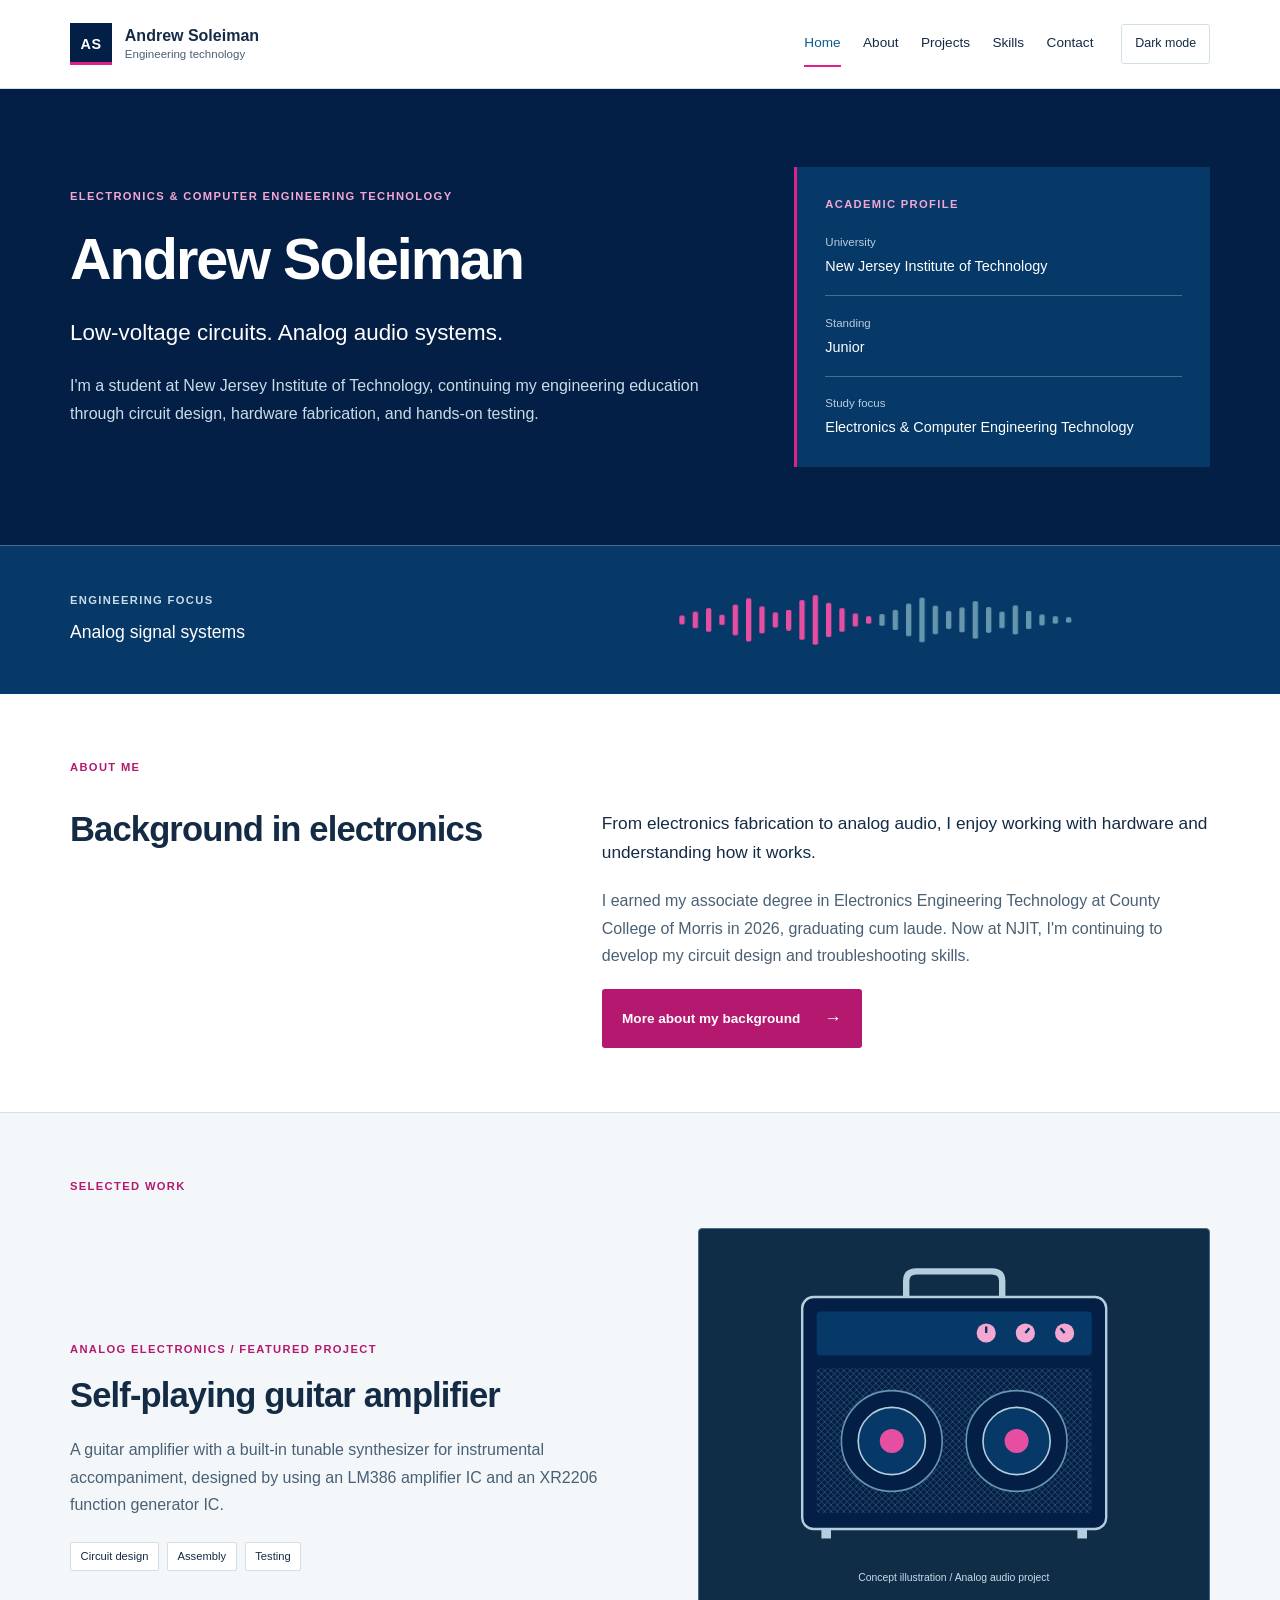
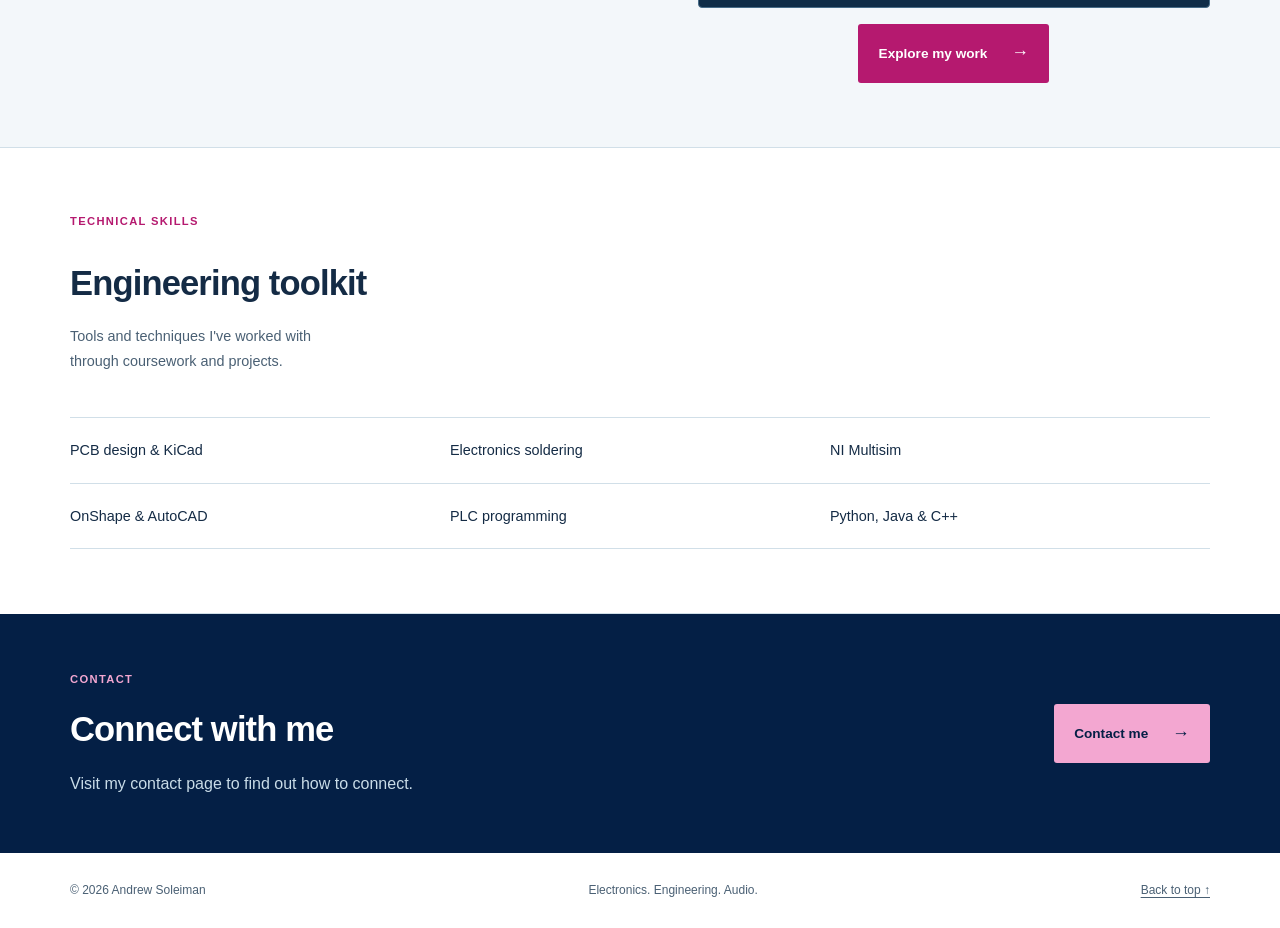
==== index.html @ 69861566 "Build complete portfolio pages with project reports and skills showcase" ====
<!DOCTYPE html>
<html lang="en">
<head>
  <meta charset="UTF-8">
  <meta name="viewport" content="width=device-width, initial-scale=1">
  <meta name="description" content="Andrew Soleiman's engineering portfolio: low-voltage circuits, analog audio, and hands-on electronics.">
  <title>Andrew Soleiman | Electronics &amp; Audio</title>
  <link rel="stylesheet" href="css/styles.css">
  <link rel="stylesheet" href="css/animations.css">
  <script src="js/script.js" defer></script>
</head>
<body>
  <a class="skip-link" href="#main">Skip to content</a>
  <header class="site-header">
    <div class="header-inner wrap">
      <a class="brand" href="index.html" aria-label="Andrew Soleiman home"><span class="brand-mark" aria-hidden="true">AS</span><span class="brand-name">Andrew Soleiman<small>Engineering technology</small></span></a>
      <button class="menu-toggle" type="button" aria-controls="navigation" aria-expanded="false" hidden>Menu <span aria-hidden="true">&#9776;</span></button>
      <nav id="navigation" aria-label="Main navigation">
        <a href="index.html" aria-current="page">Home</a>
        <a href="about.html">About</a>
        <a href="projects.html">Projects</a>
        <a href="skills.html">Skills</a>
        <a href="contact.html">Contact</a>
      </nav>
      <button class="theme-toggle" type="button" aria-pressed="false" hidden>Dark mode</button>
    </div>
  </header>
  <main id="main" tabindex="-1">
    <section class="hero home-hero" aria-labelledby="intro-title">
      <div class="wrap hero-layout">
        <div class="hero-copy">
          <p class="eyebrow">Electronics &amp; Computer Engineering Technology</p>
          <h1 id="intro-title">Andrew Soleiman</h1>
          <p class="hero-subtitle">Low-voltage circuits. Analog audio systems.</p>
          <p class="hero-intro">I'm a student at New Jersey Institute of Technology, continuing my engineering education through circuit design, hardware fabrication, and hands-on testing.</p>
        </div>
        <aside class="focus-panel" aria-labelledby="focus-title">
          <p class="eyebrow" id="focus-title">Academic profile</p>
          <dl><div><dt>University</dt><dd>New Jersey Institute of Technology</dd></div><div><dt>Standing</dt><dd>Junior</dd></div><div><dt>Study focus</dt><dd>Electronics &amp; Computer Engineering Technology</dd></div></dl>
        </aside>
      </div>
    </section>

    <figure class="audio-strip">
      <div class="wrap strip-content">
        <figcaption><span class="eyebrow">Engineering focus</span><strong>Analog signal systems</strong></figcaption>
        <svg viewBox="0 0 600 150" role="img" aria-labelledby="wave-title wave-desc">
          <title id="wave-title">An abstract audio waveform</title>
          <desc id="wave-desc">Pink and blue vertical bars form an audio waveform, illustrating the connection between electronics and sound.</desc>
          <g stroke="#e64ea2" stroke-width="8" stroke-linecap="round">
            <path class="wave-bar" d="M12 66v18"/>
            <path class="wave-bar" d="M32 55v40"/>
            <path class="wave-bar" d="M52 45v60"/>
            <path class="wave-bar" d="M72 64v22"/>
            <path class="wave-bar" d="M92 35v80"/>
            <path class="wave-bar" d="M112 17v116"/>
            <path class="wave-bar" d="M132 40v70"/>
            <path class="wave-bar" d="M152 57v36"/>
            <path class="wave-bar" d="M172 49v52"/>
            <path class="wave-bar" d="M192 22v106"/>
            <path class="wave-bar" d="M212 8v134"/>
            <path class="wave-bar" d="M232 30v90"/>
            <path class="wave-bar" d="M252 45v60"/>
            <path class="wave-bar" d="M272 60v30"/>
            <path class="wave-bar" d="M292 68v14"/>
          </g>
          <g class="waveform-right" stroke="#6596ad" stroke-width="8" stroke-linecap="round">
            <path class="wave-bar" d="M312 62v26"/>
            <path class="wave-bar" d="M332 50v50"/>
            <path class="wave-bar" d="M352 32v86"/>
            <path class="wave-bar" d="M372 15v120"/>
            <path class="wave-bar" d="M392 38v74"/>
            <path class="wave-bar" d="M412 53v44"/>
            <path class="wave-bar" d="M432 43v64"/>
            <path class="wave-bar" d="M452 25v100"/>
            <path class="wave-bar" d="M472 42v66"/>
            <path class="wave-bar" d="M492 55v40"/>
            <path class="wave-bar" d="M512 37v76"/>
            <path class="wave-bar" d="M532 52v46"/>
            <path class="wave-bar" d="M552 63v24"/>
            <path class="wave-bar" d="M572 68v14"/>
            <path class="wave-bar" d="M592 71v8"/>
          </g>
        </svg>
      </div>

    </figure>

    <section id="about" class="wrap about-section">
      <div class="section-label"><p class="eyebrow">About me</p></div>
      <div class="about-grid">
        <h2>Background in electronics</h2>
        <div class="about-copy"><p class="lead">From electronics fabrication to analog audio, I enjoy working with hardware and understanding how it works.</p><p>I earned my associate degree in Electronics Engineering Technology at County College of Morris in 2026, graduating cum laude. Now at NJIT, I'm continuing to develop my circuit design and troubleshooting skills.</p><a class="button" href="about.html">More about my background <span aria-hidden="true">&rarr;</span></a></div>
      </div>
    </section>

    <section id="projects" class="project-section">
      <div class="wrap">
        <div class="section-label"><p class="eyebrow">Selected work</p></div>
        <article class="project-grid">
          <div class="project-copy"><p class="eyebrow">Analog electronics / Featured project</p><h2>Self-playing guitar amplifier</h2><p>A guitar amplifier with a built-in tunable synthesizer for instrumental accompaniment, designed by using an LM386 amplifier IC and an XR2206 function generator IC.</p><ul class="tags" aria-label="Project skills"><li>Circuit design</li><li>Assembly</li><li>Testing</li></ul></div>
          <div class="project-visual">
          <figure class="amp-art">
            <svg viewBox="0 0 500 400" role="img" aria-labelledby="amp-title amp-desc">
              <title id="amp-title">Guitar amplifier illustration</title>
              <desc id="amp-desc">A conceptual amplifier with three control knobs and two speakers. This is an illustration, not a photograph of the finished project.</desc>
              <defs><pattern id="speaker-grid" width="8" height="8" patternUnits="userSpaceOnUse"><path d="M0 0L8 8M8 0L0 8" stroke="#476c88" stroke-width=".7"/></pattern></defs>
              <rect x="60" y="60" width="380" height="290" rx="14" fill="#041f45" stroke="#b5cedd" stroke-width="3"/>
              <path d="M190 60V40Q190 28 203 28H297Q310 28 310 40V60" fill="none" stroke="#b5cedd" stroke-width="8"/>
              <rect x="78" y="78" width="344" height="55" rx="5" fill="#063868"/>
              <g fill="#f3a7d1"><circle cx="290" cy="105" r="12"/><circle cx="339" cy="105" r="12"/><circle cx="388" cy="105" r="12"/></g>
              <g stroke="#063868" stroke-width="3"><path d="M290 105v-8 M339 105l5-6 M388 105l-5-6"/></g>
              <rect x="78" y="149" width="344" height="181" rx="5" fill="url(#speaker-grid)"/>
              <g fill="#041f45" stroke="#6596ad" stroke-width="2"><circle cx="172" cy="240" r="63"/><circle cx="328" cy="240" r="63"/></g>
              <g class="speaker-cone">
                <circle cx="172" cy="240" r="42" fill="#063868" stroke="#b5cedd" stroke-width="2"/>
                <circle cx="172" cy="240" r="15" fill="#e64ea2"/>
              </g>
              <g class="speaker-cone">
                <circle cx="328" cy="240" r="42" fill="#063868" stroke="#b5cedd" stroke-width="2"/>
                <circle cx="328" cy="240" r="15" fill="#e64ea2"/>
              </g>
              <path d="M90 350v12 M410 350v12" stroke="#b5cedd" stroke-width="12"/>
            </svg>
            <figcaption>Concept illustration / Analog audio project</figcaption>
          </figure>
          <p><a class="button" href="projects.html">Explore my work <span aria-hidden="true">&rarr;</span></a></p>
          </div>
        </article>
      </div>
    </section>

    <section id="skills" class="wrap skills-section">
      <div class="section-label"><p class="eyebrow">Technical skills</p></div>
      <div class="skills-heading"><h2>Engineering toolkit</h2><p>Tools and techniques I've worked with<br>through coursework and projects.</p></div>
      <ul class="skill-list"><li>PCB design &amp; KiCad</li><li>Electronics soldering</li><li>NI Multisim</li><li>OnShape &amp; AutoCAD</li><li>PLC programming</li><li>Python, Java &amp; C++</li></ul>
    </section>

    <section id="contact" class="contact-section">
      <div class="wrap contact-inner"><div><p class="eyebrow">Contact</p><h2>Connect with me</h2><p>Visit my contact page to find out how to connect.</p></div><a class="button" href="contact.html">Contact me <span aria-hidden="true">&rarr;</span></a></div>
    </section>
  </main>
  <footer class="wrap site-footer"><p>&copy; 2026 Andrew Soleiman</p><p>Electronics. Engineering. Audio.</p><a href="#main">Back to top &uarr;</a></footer>
</body>
</html>
---- css/styles.css ----
/* Professional navy and blue foundation with selected pink accents. */
:root {
  color-scheme: light;
  --navy: #041f45;
  --blue-dark: #063868;
  --blue: #075d92;
  --steel: #6596ad;
  --mist: #b5cedd;
  --pink: #e0218a;
  --pink-strong: #b5196f;
  --pink-soft: #f3a7d1;
  --highlight: #b5196f;
  --bg: #ffffff;
  --surface: #f3f7fa;
  --card: #ffffff;
  --text: #142b45;
  --muted: #4a6074;
  --accent: #075d92;
  --line: #d1dfe8;
}
:root[data-theme="dark"] {
  color-scheme: dark;
  --bg: #091a2d;
  --surface: #10263e;
  --card: #132d47;
  --text: #f0f6fa;
  --muted: #b5cedd;
  --accent: #a4d3ed;
  --highlight: #f3a7d1;
  --line: #36536c;
}
* { box-sizing: border-box; }
html { scroll-padding-top: 1.5rem; }
body { margin: 0; min-height: 100vh; display: flex; flex-direction: column; background: var(--bg); color: var(--text); font: 1rem/1.7 Arial, Helvetica, sans-serif; }
main { flex: 1; }
button { font: inherit; cursor: pointer; }
a { color: inherit; text-underline-offset: .25em; }
button, a { -webkit-tap-highlight-color: transparent; }
:focus-visible { outline: 3px solid var(--accent); outline-offset: 5px; }
[hidden] { display: none !important; }
.wrap { width: min(1140px, calc(100% - 64px)); margin-inline: auto; }
.skip-link { position: absolute; left: 1rem; top: -100px; background: var(--bg); padding: .75rem 1rem; z-index: 10; }
.skip-link:focus { top: 1rem; }
h1, h2, h3, p { margin-top: 0; }
h1, h2, h3 { line-height: 1.2; }
h1 { margin-bottom: 1.25rem; font-size: clamp(2.5rem, 4.5vw, 4rem); letter-spacing: -.035em; font-weight: 700; }
h2 { margin-bottom: 1.25rem; font-size: clamp(1.6rem, 2.7vw, 2.2rem); letter-spacing: -.025em; }
h3 { margin-bottom: .8rem; font-size: 1.2rem; }
h1 em, h2 em { font-style: normal; font-family: inherit; }
p { margin-bottom: 1.25rem; }
.site-header { background: var(--bg); border-bottom: 1px solid var(--line); }
.header-inner { min-height: 88px; display: flex; align-items: center; gap: 1.75rem; }
.brand { display: inline-flex; align-items: center; gap: .8rem; margin-right: auto; text-decoration: none; flex-shrink: 0; }
.brand-mark { display: grid; place-items: center; width: 42px; height: 42px; background: var(--navy); color: #fff; box-shadow: inset 0 -3px 0 var(--pink); font-size: .9rem; font-weight: 700; letter-spacing: .04em; }
.brand-name { font-size: 1rem; font-weight: 700; line-height: 1.35; }
.brand-name small { display: block; color: var(--muted); font-size: .72rem; font-weight: 400; }
nav { display: flex; gap: 1.4rem; }
nav a { padding-block: .65rem; font-size: .85rem; text-decoration: none; border-bottom: 2px solid transparent; }
nav a:hover, nav a[aria-current="page"] { color: var(--accent); border-bottom-color: var(--pink); }
.theme-toggle, .menu-toggle { background: transparent; border: 1px solid var(--line); border-radius: 3px; color: var(--text); padding: .55rem .8rem; font-size: .78rem; }
.theme-toggle:hover, .menu-toggle:hover { background: var(--surface); }
.hero { padding-block: 64px; background: var(--navy); color: #fff; }
.home-hero { padding-block: 78px; }
.hero-layout { display: grid; grid-template-columns: 1.55fr 1fr; gap: 5rem; align-items: center; }
.eyebrow { margin-bottom: 1.2rem; font-size: .7rem; text-transform: uppercase; letter-spacing: .12em; font-weight: 700; color: var(--highlight); }
.hero .eyebrow { color: var(--pink-soft); }
.hero-subtitle { font-size: clamp(1.1rem, 1.8vw, 1.4rem); color: #fff; }
.hero-intro, .page-intro { max-width: 660px; color: #c9dce8; }
.page-intro { margin-bottom: 0; }
.hero-link { font-size: .9rem; color: #d4eaf7; font-weight: 700; }
.hero :focus-visible { outline-color: #b5cedd; }
.focus-panel { padding: 1.75rem; background: var(--blue-dark); border-left: 3px solid var(--pink); }
.focus-panel dl { margin: 0; }
.focus-panel dl > div + div { margin-top: 1.1rem; padding-top: 1.1rem; border-top: 1px solid #456d91; }
.focus-panel dt { color: var(--mist); font-size: .72rem; margin-bottom: .2rem; }
.focus-panel dd { margin: 0; font-size: .9rem; line-height: 1.5; }
.button { display: inline-flex; align-items: center; justify-content: space-between; gap: 1.5rem; max-width: 100%; padding: .85rem 1.2rem; background: var(--pink-strong); color: #fff; border: 1px solid transparent; border-radius: 3px; text-decoration: none; font-size: .85rem; font-weight: 700; }
.button:hover { background: #881353; }
.button > span { font-size: 1.1rem; }
.inline-link { color: var(--accent); font-size: .9rem; font-weight: 700; }
.audio-strip { margin: 0; padding-block: 24px; background: var(--blue-dark); color: #fff; border-top: 1px solid #456d91; }
.strip-content { display: grid; grid-template-columns: 1fr 1.6fr; gap: 3rem; align-items: center; }
.audio-strip .eyebrow { display: block; color: #c9dce8; margin-bottom: .5rem; }
.audio-strip strong { display: block; font-size: 1.1rem; font-weight: 400; }
.audio-strip svg { display: block; width: 100%; height: auto; max-height: 100px; }
.about-section, .skills-section, .more-projects, .contact-details { padding-block: 64px; }
.section-label { display: flex; align-items: center; gap: .8rem; margin-bottom: 2rem; }
.section-label .eyebrow { margin: 0; }
.about-grid { display: grid; grid-template-columns: 1fr 1.3fr; gap: 4rem; }
.about-copy { color: var(--muted); }
.about-copy .lead { color: var(--text); font-size: 1.08rem; }
.education-section, .experience-section { padding-block: 64px; background: var(--surface); border-block: 1px solid var(--line); }
.education-grid, .course-grid { display: grid; grid-template-columns: repeat(2, minmax(0, 1fr)); gap: 1.5rem; margin-top: 2rem; }
.education-card { padding: 1.75rem; background: var(--card); border: 1px solid var(--line); border-top: 3px solid var(--pink); border-radius: 4px; }
.education-card > p:last-child { margin-bottom: 0; color: var(--muted); }
.degree-name { color: var(--text); font-weight: 700; font-size: .95rem; }
.coursework-section, .future-section { padding-block: 64px; }
.about-section-intro { max-width: 760px; color: var(--muted); }
.course-card { padding: 1.5rem; border: 1px solid var(--line); border-radius: 4px; }
.course-card .eyebrow { margin-bottom: .65rem; }
.course-card h3 { font-size: 1.05rem; }
.course-card > p:last-child { margin-bottom: 0; color: var(--muted); font-size: .95rem; }
.coursework-note { margin-top: 2rem; color: var(--muted); }
.course-source { margin-bottom: 0; color: var(--muted); font-size: .8rem; }
.course-source a { color: var(--accent); }
.experience-entry > p:not(.eyebrow) { color: var(--muted); }
.experience-place { font-weight: 700; }
.experience-entry + .experience-entry { margin-top: 2rem; padding-top: 2rem; border-top: 1px solid var(--line); }
.experience-entry > p:last-child { margin-bottom: 0; }
.project-section { background: var(--surface); border-block: 1px solid var(--line); padding-block: 64px; }
.project-grid { display: grid; grid-template-columns: 1.1fr 1fr; gap: 4rem; align-items: center; }
.project-copy > .eyebrow { margin-bottom: 1rem; }
.project-copy > p:not(.eyebrow) { color: var(--muted); }
.tags { list-style: none; display: flex; flex-wrap: wrap; gap: .5rem; margin: 1.5rem 0 0; padding: 0; }
.tags li { padding: .25rem .6rem; background: var(--card); border: 1px solid var(--line); border-radius: 2px; font-size: .7rem; }
.amp-art { margin: 0; padding: 1.25rem; background: #102d48; border: 1px solid #476c88; border-radius: 4px; }
.amp-art svg { display: block; width: 100%; height: auto; max-height: 320px; }
.amp-art figcaption { color: #c9dce8; text-align: center; font-size: .65rem; }
.project-visual > p { margin: 1rem 0 0; text-align: center; }
.project-visual .amp-art { margin-inline: auto; }
.skills-section { border-bottom: 1px solid var(--line); }
.skills-heading { display: flex; flex-direction: column; align-items: flex-start; gap: 0; }
.skills-heading > p { max-width: 400px; color: var(--muted); font-size: .9rem; }
.skill-list { display: grid; grid-template-columns: repeat(3, 1fr); list-style: none; padding: 0; margin: 1.5rem 0 0; border-top: 1px solid var(--line); }
.skill-list li { padding: 1.25rem 1rem 1.25rem 0; border-bottom: 1px solid var(--line); font-size: .9rem; }
.contact-section { background: var(--navy); color: #fff; padding-block: 56px; }
.contact-inner { display: flex; justify-content: space-between; align-items: center; gap: 3rem; }
.contact-section .eyebrow { color: var(--pink-soft); }
.contact-section p:not(.eyebrow) { color: #c9dce8; margin-bottom: 0; }
.contact-section .button { background: var(--pink-soft); color: var(--navy); flex-shrink: 0; }
.contact-section .button:hover { background: #fbd3e9; }
.contact-section :focus-visible { outline-color: var(--mist); }
.site-footer { display: flex; flex-wrap: wrap; justify-content: space-between; gap: 1rem; padding-block: 1.7rem; color: var(--muted); font-size: .75rem; }
.site-footer p { margin: 0; }
.project-cards { display: grid; grid-template-columns: 1fr 1fr; gap: 2rem; margin-top: 2rem; }
.project-card { min-width: 0; background: var(--card); border: 1px solid var(--line); border-radius: 4px; overflow: hidden; }
.project-illustration { margin: 0; padding: 1.25rem; background: #102d48; color: #c9dce8; }
.project-illustration svg { display: block; width: 100%; height: auto; max-height: 220px; }
.project-illustration figcaption { font-size: .65rem; text-align: center; }
.project-card-copy { padding: 1.5rem; }
.project-card-copy > p, .contact-options p { color: var(--muted); }
.contact-options { margin-top: 2rem; max-width: 760px; }
.contact-options article { min-width: 0; padding: 2rem; border: 1px solid var(--line); border-left: 3px solid var(--pink); border-radius: 3px; background: var(--surface); }
.contact-options a { overflow-wrap: anywhere; }
.project-index { display: flex; flex-wrap: wrap; gap: .75rem; padding-block: 1.5rem; }
.project-index .button { flex: 1 1 200px; min-height: 48px; color: #fff; font-size: .9rem; text-decoration: none; }
.report-link { margin: 1.5rem 0 0; }
.project-case { padding-block: 64px; }
.case-muted { background: var(--surface); border-block: 1px solid var(--line); }
.case-study-grid { display: grid; grid-template-columns: 1.15fr 1fr; gap: 3rem; align-items: start; }
.case-study-copy { min-width: 0; }
.case-study-copy .case-lead { color: var(--text); font-size: 1.1rem; }
.case-study-copy > p { color: var(--muted); }
.case-study-copy h3 { margin-top: 1.75rem; font-size: 1rem; }
.project-photos { display: grid; gap: 1.5rem; min-width: 0; }
.project-photo { margin: 0; overflow: hidden; border: 1px solid var(--line); border-radius: 4px; background: var(--card); }
.project-photo > a { display: block; background: #e7edf0; }
.project-photo > a:focus-visible { outline-color: var(--pink); outline-offset: -4px; }
.project-photo img { display: block; width: 100%; height: auto; max-height: 440px; object-fit: contain; }
.project-photo figcaption { padding: .85rem 1rem; color: var(--muted); font-size: .75rem; }
.rover-photo img { padding: 1rem; }
.capability-section, .skills-tools-section, .skills-practice-section, .skills-coursework-section { padding-block: 64px; }
.skills-overview { max-width: 780px; color: var(--muted); }
.capability-grid { display: grid; grid-template-columns: repeat(3, minmax(0, 1fr)); gap: 1.5rem; margin-top: 2rem; }
.capability-card { display: flex; flex-direction: column; padding: 1.75rem; border: 1px solid var(--line); border-top: 3px solid var(--pink); border-radius: 4px; }
.capability-card .eyebrow { margin-bottom: .85rem; }
.capability-card > p:not(.eyebrow) { color: var(--muted); }
.capability-card .inline-link { margin-top: auto; font-size: .85rem; }
.skills-tools-section { background: var(--surface); border-block: 1px solid var(--line); }
.tools-table { width: 100%; margin-top: 2rem; border-collapse: collapse; table-layout: fixed; font-size: .9rem; }
.tools-table caption { text-align: left; margin-bottom: .75rem; font-weight: 700; }
.tools-table th, .tools-table td { padding: 1rem; border: 1px solid var(--line); text-align: left; vertical-align: top; overflow-wrap: anywhere; }
.tools-table thead th { background: var(--navy); color: #fff; }
.tools-table thead th:nth-child(1) { width: 30%; }
.tools-table thead th:nth-child(2) { width: 43%; }
.tools-table thead th:nth-child(3) { width: 27%; }
.tools-table tbody th { background: var(--card); font-weight: 700; }
.tools-table td { color: var(--muted); }
.practice-grid { display: grid; grid-template-columns: repeat(3, minmax(0, 1fr)); gap: 2rem; margin-top: 2rem; }
.practice-card { border-top: 2px solid var(--line); padding-top: 1.5rem; }
.practice-card h3 { font-size: 1.05rem; }
.practice-card p { margin-bottom: 0; color: var(--muted); }
.skills-evidence-link { margin: 2rem 0 0; }
.skills-actions { display: flex; flex-wrap: wrap; align-items: center; gap: 1.25rem; }
.skills-contact-link { color: #fff; font-size: .9rem; font-weight: 700; }
.showcase-list { padding-left: 1.15rem; margin: .25rem 0 1.5rem; color: var(--muted); font-size: .9rem; }
.showcase-list li + li { margin-top: .55rem; }
.showcase-list li::marker { color: var(--highlight); }
.tool-showcase-grid { display: grid; grid-template-columns: repeat(3, minmax(0, 1fr)); gap: 1.5rem; margin-top: 2rem; }
.tool-showcase-card { padding: 1.5rem; background: var(--card); border: 1px solid var(--line); border-radius: 4px; }
.tool-showcase-card .eyebrow { margin-bottom: .75rem; }
.tool-showcase-card .showcase-list, .practice-card .showcase-list { margin-bottom: 0; }
.course-skill-list { display: grid; grid-template-columns: repeat(2, minmax(0, 1fr)); gap: 0 2rem; list-style: none; padding: 0; margin: 2rem 0 0; border-top: 1px solid var(--line); }
.course-skill-list li { padding: 1.25rem 0; border-bottom: 1px solid var(--line); }
.course-skill-list span { display: block; margin-bottom: .4rem; color: var(--highlight); font-size: .7rem; letter-spacing: .06em; }
.course-skill-list strong { font-size: .95rem; }
.skills-practice-surface { background: var(--surface); border-block: 1px solid var(--line); }
.skills-work-note { margin: 2rem 0 1rem; color: var(--muted); }
@media (max-width: 980px) {
  .header-inner { flex-wrap: wrap; gap: 1rem; padding-block: 1rem; }
  nav { order: 3; width: 100%; }
  .hero-layout { gap: 2.5rem; }
  .about-grid, .project-grid { gap: 2rem; }
  .capability-grid { grid-template-columns: repeat(2, minmax(0, 1fr)); }
  .tool-showcase-grid { grid-template-columns: 1fr; }
}
@media (max-width: 760px) {
  .hero-layout { grid-template-columns: 1fr; gap: 2.5rem; }
  .focus-panel dl { display: grid; grid-template-columns: 1fr 1fr 1fr; gap: 1.25rem; }
  .focus-panel dl > div + div { margin: 0; padding: 0; border: 0; }
  .about-grid, .project-grid { grid-template-columns: 1fr; gap: 1.5rem; }
  .case-study-grid { grid-template-columns: 1fr; gap: 2rem; }
  .practice-grid { grid-template-columns: 1fr; gap: 1.5rem; }
  .project-visual, .amp-art { width: 100%; max-width: 480px; justify-self: center; }
  .contact-inner { flex-direction: column; align-items: flex-start; gap: 1.25rem; }
}
@media (max-width: 680px) {
  .wrap { width: calc(100% - 40px); }
  .brand { flex: 1 1 100%; }
  .brand-mark { width: 36px; height: 36px; }
  .theme-toggle { margin-left: auto; }
  nav { order: 4; flex-direction: column; gap: .15rem; padding-top: .5rem; border-top: 1px solid var(--line); }
  nav a { padding: .6rem; }
  .hero, .home-hero { padding-block: 44px; }
  h1 { font-size: clamp(2.1rem, 9vw, 3rem); }
  .hero-subtitle { font-size: 1.1rem; }
  .hero .eyebrow { font-size: .65rem; letter-spacing: .09em; }
  .focus-panel { padding: 1.25rem; }
  .focus-panel dl { grid-template-columns: 1fr; gap: 1rem; }
  .focus-panel dl > div + div { padding-top: 1rem; border-top: 1px solid #456d91; }
  .strip-content { grid-template-columns: 1fr; gap: .75rem; }
  .audio-strip svg { max-height: 80px; }
  .about-section, .skills-section, .project-section, .more-projects, .contact-details, .contact-section { padding-block: 44px; }
  .education-section, .coursework-section, .experience-section, .future-section { padding-block: 44px; }
  .education-grid, .course-grid { grid-template-columns: 1fr; }
  .education-card { padding: 1.5rem; }
  .skill-list { grid-template-columns: 1fr 1fr; }
  .skill-list li { font-size: .8rem; }
  .project-cards { grid-template-columns: 1fr; }
  .contact-options article { padding: 1.5rem; }
  .site-footer { flex-direction: column; gap: .5rem; }
  .project-index { order: initial; flex-direction: row; gap: .75rem; border: 0; padding-block: 1rem; }
  .project-case { padding-block: 44px; }
  .capability-section, .skills-tools-section, .skills-practice-section, .skills-coursework-section { padding-block: 44px; }
  .capability-grid { grid-template-columns: 1fr; }
  .capability-card { padding: 1.5rem; }
  .tools-table { font-size: .8rem; }
  .tools-table th, .tools-table td { padding: .75rem .5rem; }
  .course-skill-list { grid-template-columns: 1fr; }
}
---- css/animations.css ----
/* A single pulse crosses in 1.6 seconds, repeating every 2 seconds. */
.wave-bar, .speaker-cone {
  transform-box: fill-box;
  transform-origin: center;
}

@media (prefers-reduced-motion: no-preference) {
  .wave-bar {
    --wave-offset: 0s;
    animation: wave-pulse 2s ease-in-out infinite both;
    animation-delay: calc(var(--wave-offset) + var(--bar-delay));
  }
  /* Continue across the color boundary instead of starting another pulse. */
  .waveform-right .wave-bar { --wave-offset: .72s; }
  .wave-bar:nth-child(1) { --bar-delay: 0s; }
  .wave-bar:nth-child(2) { --bar-delay: .048s; }
  .wave-bar:nth-child(3) { --bar-delay: .096s; }
  .wave-bar:nth-child(4) { --bar-delay: .144s; }
  .wave-bar:nth-child(5) { --bar-delay: .192s; }
  .wave-bar:nth-child(6) { --bar-delay: .240s; }
  .wave-bar:nth-child(7) { --bar-delay: .288s; }
  .wave-bar:nth-child(8) { --bar-delay: .336s; }
  .wave-bar:nth-child(9) { --bar-delay: .384s; }
  .wave-bar:nth-child(10) { --bar-delay: .432s; }
  .wave-bar:nth-child(11) { --bar-delay: .480s; }
  .wave-bar:nth-child(12) { --bar-delay: .528s; }
  .wave-bar:nth-child(13) { --bar-delay: .576s; }
  .wave-bar:nth-child(14) { --bar-delay: .624s; }
  .wave-bar:nth-child(15) { --bar-delay: .672s; }
  .speaker-cone { animation: speaker-rhythm 4s ease-in-out infinite; }
}

@keyframes wave-pulse {
  /* Resting height is 50% taller than before (.35 × 1.5 = .525). */
  /* The last bar settles at 1.392s + .208s = 1.6s. */
  0%, 10.4%, 100% { transform: scaleY(.525); }
  4.8% { transform: scaleY(1); }
}
@keyframes speaker-rhythm {
  /* 240 BPM = .25s per symbol; 16 symbols = a four-second loop. */
  /* | - - - | - - | - | - - | - - - */
  /* Pulse onsets: 0s, 1s, 1.75s, 2.25s, 3s. Each settles in .20s. */
  0%, 5%, 25%, 30%, 43.75%, 48.75%, 56.25%, 61.25%, 75%, 80%, 100% {
    transform: scale(1);
  }
  1.5%, 26.5%, 45.25%, 57.75%, 76.5% { transform: scale(1.085); }
}

@media (prefers-reduced-motion: reduce) {
  .wave-bar, .speaker-cone { animation: none; transform: none; }
}
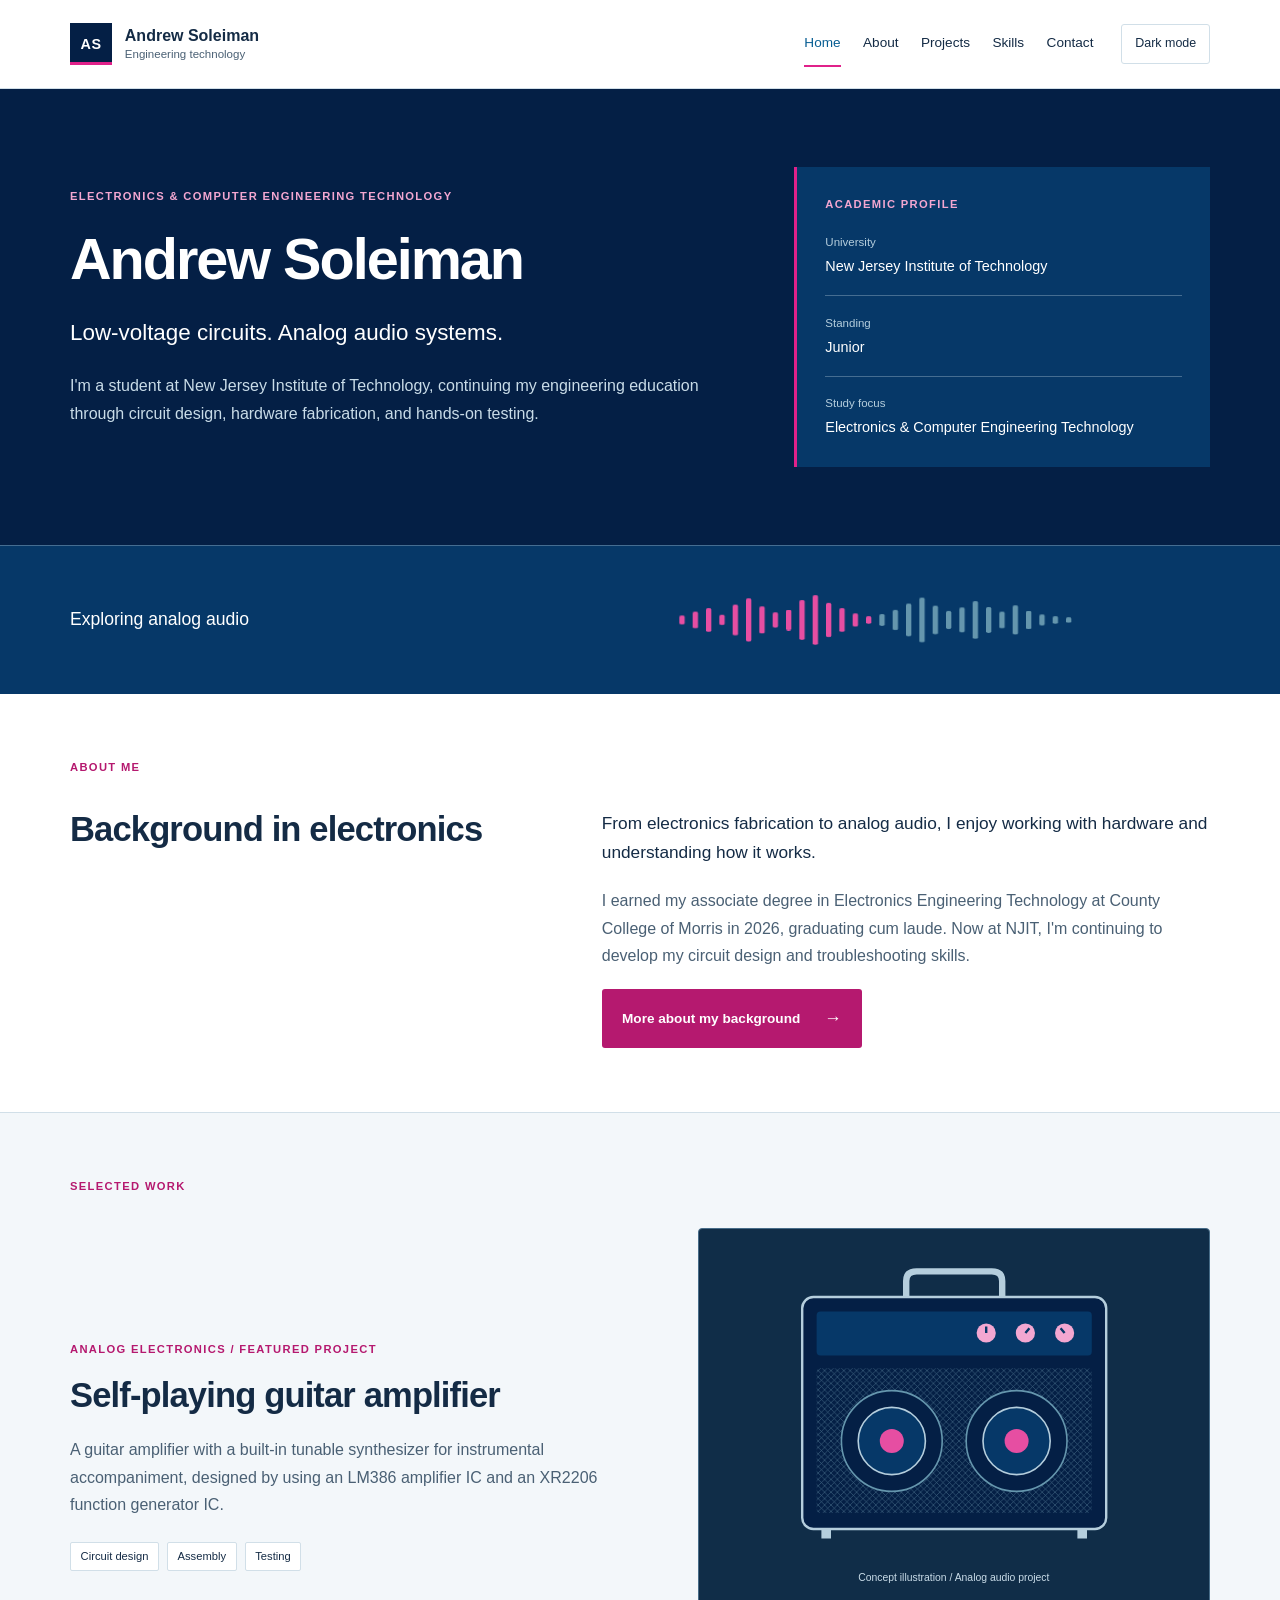
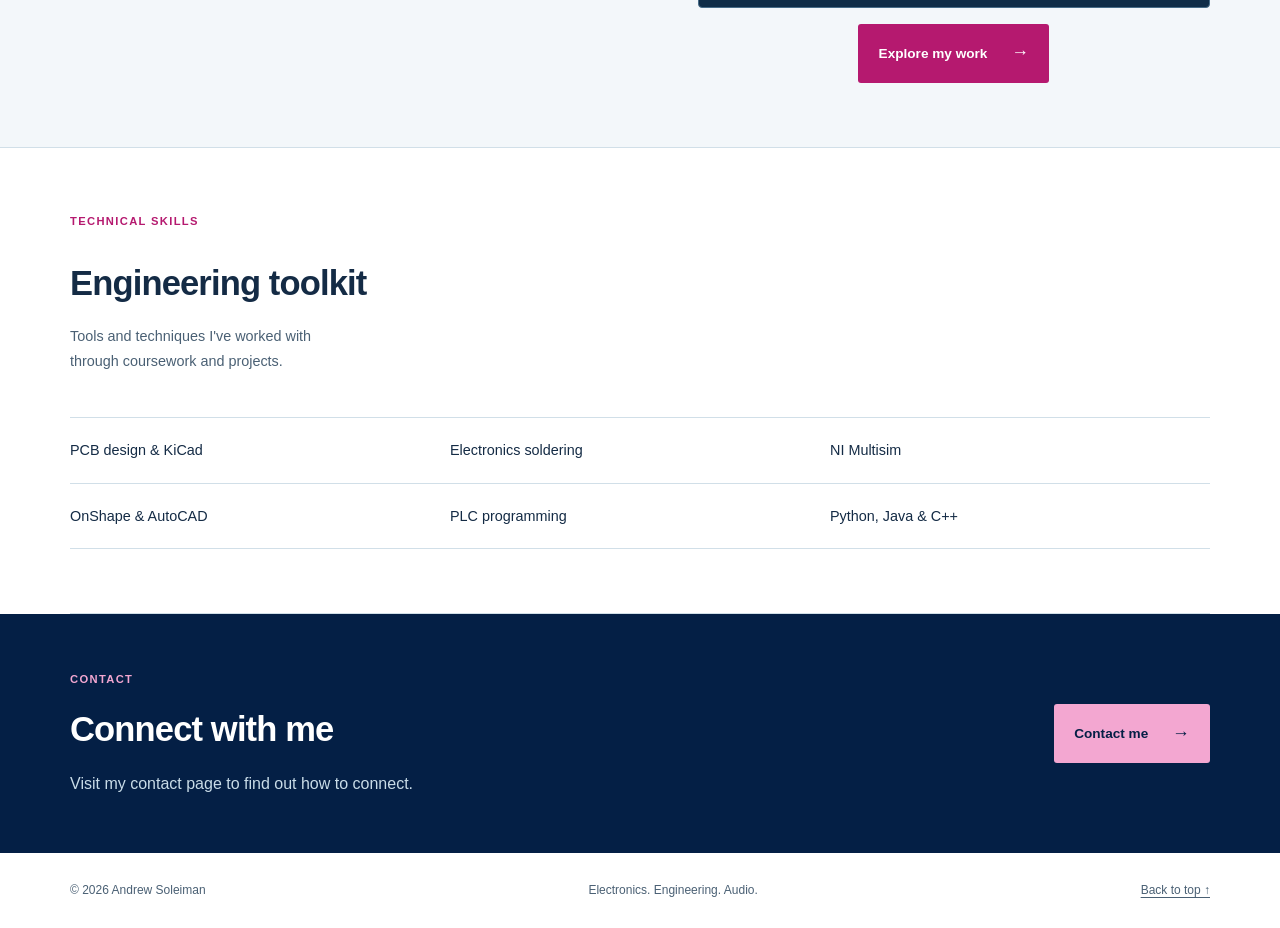
==== commit 32529835: "Refine portfolio wording and remove duplicate coursework" ====
--- a/index.html
+++ b/index.html
@@ -43,7 +43,7 @@
 
     <figure class="audio-strip">
       <div class="wrap strip-content">
-        <figcaption><span class="eyebrow">Engineering focus</span><strong>Analog signal systems</strong></figcaption>
+        <figcaption><strong>Exploring analog audio</strong></figcaption>
         <svg viewBox="0 0 600 150" role="img" aria-labelledby="wave-title wave-desc">
           <title id="wave-title">An abstract audio waveform</title>
           <desc id="wave-desc">Pink and blue vertical bars form an audio waveform, illustrating the connection between electronics and sound.</desc>
